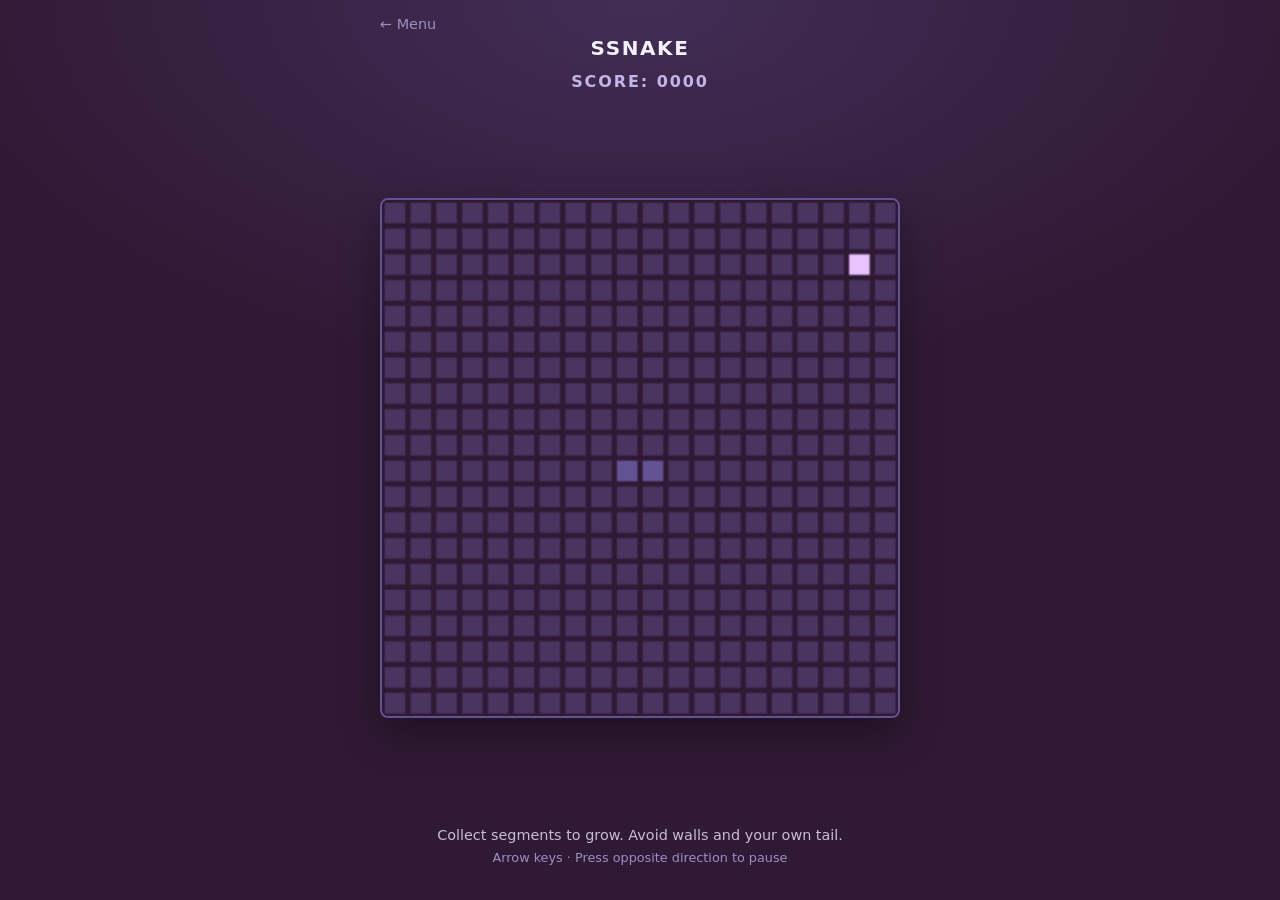
==== game.html @ 67cbb0f8 "create basic structure" ====
<!DOCTYPE html>
<html lang="en">
  <head>
    <meta charset="utf-8">
    <meta name="viewport" content="width=device-width, initial-scale=1">
    <meta name="description" content="Play SSnake — a simple snake game in your browser.">
    <link href="snake.css" rel="stylesheet" type="text/css">
    <title>SSnake — Play</title>
  </head>
  <body class="game-page">
    <header class="game-header hideable">
      <a class="back-link" href="index.html">← Menu</a>
      <h1>SSnake</h1>
    </header>

    <p class="score" id="score">SCORE: 0000</p>
    <canvas aria-label="Snake game board"></canvas>

    <p class="game-footer hideable">
      Collect segments to grow. Avoid walls and your own tail.
      <br>
      <span class="game-footer-note">Arrow keys · Press opposite direction to pause</span>
    </p>

    <script src="snake.js" type="text/javascript"></script>
  </body>
</html>
---- snake.css ----
/* Based on Frank Poth's snake demo — restyled for SSnake */

:root {
  --purple-dark: #301934;
  --purple-mid: #645394;
  --purple-light: #9b8fc4;
  --purple-glow: #c4b5e8;
  --text-primary: #f4f0fa;
  --text-muted: #c8bdd8;
  --surface-elevated: #3d2450;
  --surface-tile: #4a3560;
  --accent-apple: #e8c4ff;
  --shadow: rgba(0, 0, 0, 0.35);
}

* {
  box-sizing: border-box;
  margin: 0;
  padding: 0;
}

html {
  height: 100%;
  width: 100%;
}

body {
  align-content: center;
  background:
    radial-gradient(ellipse 80% 60% at 50% 0%, rgba(100, 83, 148, 0.35), transparent 70%),
    var(--purple-dark);
  color: var(--text-primary);
  display: grid;
  font-family: "Segoe UI", system-ui, -apple-system, sans-serif;
  height: 100%;
  justify-content: center;
  min-height: 100dvh;
  overflow-x: hidden;
  text-align: center;
  width: 100%;
}

/* —— Start / menu page —— */

.menu-page {
  place-items: center;
  padding: 1.5rem;
}

.menu {
  display: grid;
  gap: 1.25rem;
  max-width: 28rem;
  width: 100%;
}

.menu-eyebrow {
  color: var(--purple-light);
  font-size: 0.75rem;
  font-weight: 600;
  letter-spacing: 0.2em;
  text-transform: uppercase;
}

.menu-title {
  font-size: clamp(2.5rem, 10vw, 3.5rem);
  font-weight: 700;
  letter-spacing: -0.02em;
  line-height: 1;
}

.menu-tagline {
  color: var(--text-muted);
  font-size: 1.05rem;
  line-height: 1.5;
}

.menu-actions {
  display: grid;
  gap: 0.75rem;
  justify-items: center;
  margin-top: 0.5rem;
}

.menu-hint {
  color: var(--text-muted);
  font-size: 0.85rem;
  margin-top: 0.5rem;
}

.btn {
  border-radius: 999px;
  cursor: pointer;
  display: inline-block;
  font-size: 1rem;
  font-weight: 600;
  letter-spacing: 0.04em;
  padding: 0.85rem 2.5rem;
  text-decoration: none;
  transition: transform 0.15s ease, box-shadow 0.15s ease, background 0.15s ease;
}

.btn-primary {
  background: var(--purple-mid);
  border: 2px solid var(--purple-glow);
  box-shadow: 0 8px 24px var(--shadow);
  color: var(--text-primary);
}

.btn-primary:hover {
  background: #7565a8;
  box-shadow: 0 12px 28px var(--shadow);
  transform: translateY(-2px);
}

.btn-primary:active {
  transform: translateY(0);
}

/* —— Game page —— */

.game-page {
  align-content: space-around;
  gap: 0.75rem;
  grid-template-columns: 1fr;
  grid-template-rows: auto auto 1fr auto;
  justify-items: center;
  padding: 1rem;
}

.game-header {
  align-items: center;
  display: grid;
  gap: 0.25rem;
  width: min(100%, 520px);
}

.game-header h1 {
  font-size: 1.25rem;
  font-weight: 600;
  letter-spacing: 0.08em;
  text-transform: uppercase;
}

.back-link {
  color: var(--purple-light);
  font-size: 0.9rem;
  justify-self: start;
  text-decoration: none;
  transition: color 0.15s ease;
}

.back-link:hover {
  color: var(--text-primary);
}

.score {
  color: var(--purple-glow);
  font-size: 1rem;
  font-variant-numeric: tabular-nums;
  font-weight: 600;
  letter-spacing: 0.12em;
}

canvas {
  align-self: center;
  background: var(--surface-elevated);
  border: 2px solid var(--purple-mid);
  border-radius: 8px;
  box-shadow: 0 16px 40px var(--shadow);
  display: block;
  justify-self: center;
  max-height: min(80dvh, 80vw);
  max-width: min(92vw, 520px);
}

.game-footer {
  color: var(--text-muted);
  font-size: 0.9rem;
  line-height: 1.6;
  max-width: 28rem;
  padding: 0 0.5rem 1rem;
}

.game-footer-note {
  color: var(--purple-light);
  font-size: 0.8rem;
}

.hideable {
  display: grid;
}
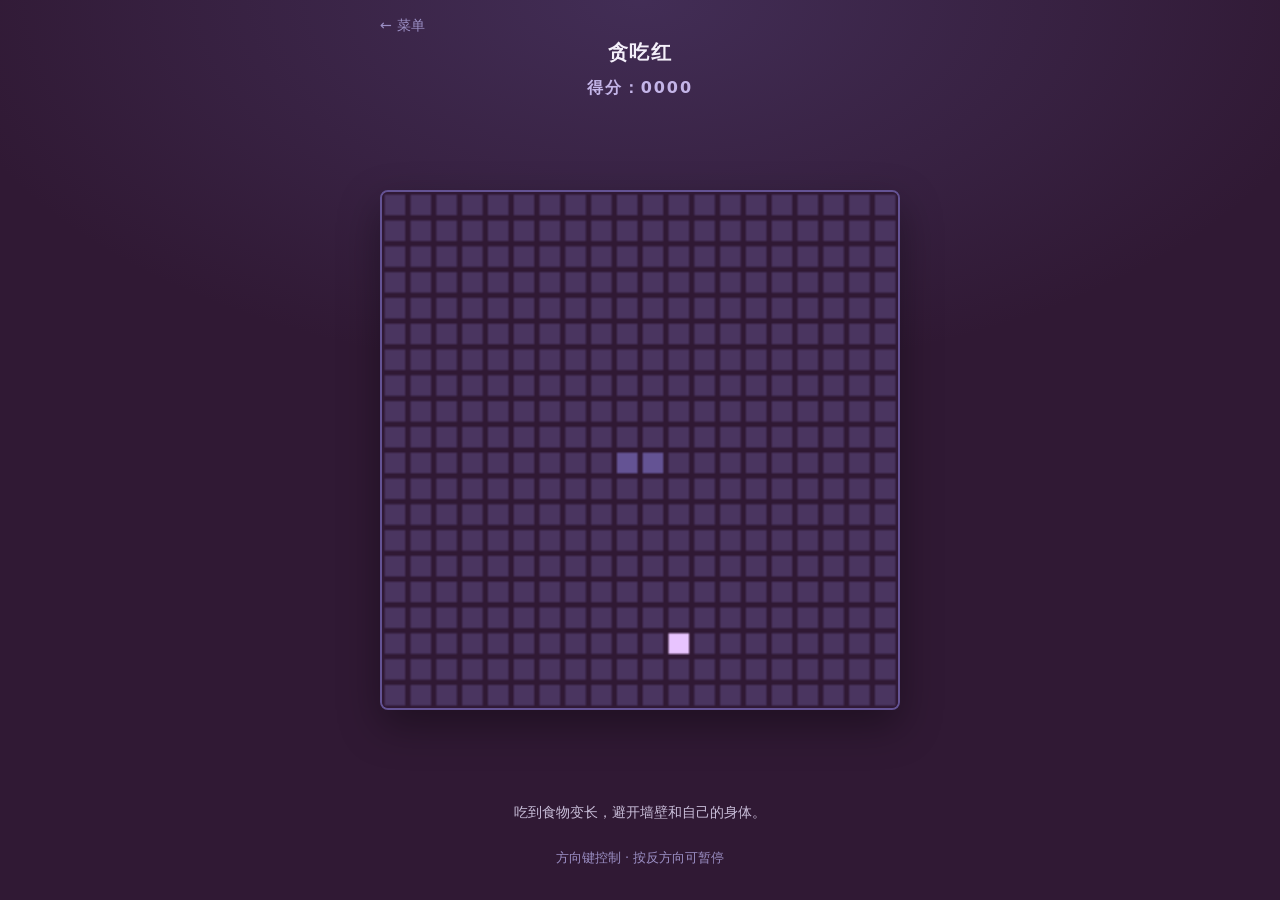
==== commit f230fffc: "add game over menu and i18n support" ====
--- a/game.html
+++ b/game.html
@@ -1,27 +1,60 @@
 <!DOCTYPE html>
-<html lang="en">
+<html lang="zh-CN">
   <head>
     <meta charset="utf-8">
     <meta name="viewport" content="width=device-width, initial-scale=1">
-    <meta name="description" content="Play SSnake — a simple snake game in your browser.">
+    <meta name="description" content="玩 SSnake — 浏览器里的经典贪吃蛇。" data-i18n="metaDescriptionGame">
     <link href="snake.css" rel="stylesheet" type="text/css">
-    <title>SSnake — Play</title>
+    <title>SSnake — 游戏中</title>
   </head>
-  <body class="game-page">
+  <body class="game-page" data-i18n-title="pageTitleGame">
     <header class="game-header hideable">
-      <a class="back-link" href="index.html">← Menu</a>
-      <h1>SSnake</h1>
+      <a class="back-link" href="index.html" data-i18n="backToMenu">← 菜单</a>
+      <h1 data-i18n="menuTitle">SSnake</h1>
     </header>
 
-    <p class="score" id="score">SCORE: 0000</p>
-    <canvas aria-label="Snake game board"></canvas>
+    <p class="score" id="score">得分：0000</p>
+    <canvas data-i18n-aria="canvasAria" aria-label="贪吃蛇游戏区域"></canvas>
 
     <p class="game-footer hideable">
-      Collect segments to grow. Avoid walls and your own tail.
+      <span data-i18n="gameFooter">吃到食物变长，避开墙壁和自己的身体。</span>
       <br>
-      <span class="game-footer-note">Arrow keys · Press opposite direction to pause</span>
+      <span class="game-footer-note" data-i18n="gameFooterNote">方向键控制 · 按反方向可暂停</span>
     </p>
 
+    <div
+      id="game-over"
+      class="game-over hidden"
+      hidden
+      role="dialog"
+      aria-modal="true"
+      data-i18n-aria="gameOverAria"
+      aria-label="游戏结束"
+    >
+      <div class="game-over-panel">
+        <h2 class="game-over-title" data-i18n="gameOverTitle">游戏结束</h2>
+
+        <dl class="game-over-stats">
+          <div class="game-over-stat">
+            <dt data-i18n="currentScoreLabel">本次得分</dt>
+            <dd id="game-over-score">0</dd>
+          </div>
+          <div class="game-over-stat">
+            <dt data-i18n="highScoreLabel">最高分</dt>
+            <dd id="game-over-high">0</dd>
+          </div>
+        </dl>
+
+        <p id="game-over-record" class="game-over-record hidden" data-i18n="newHighScore">新纪录！</p>
+
+        <nav class="game-over-actions" data-i18n-aria="gameOverActionsAria" aria-label="游戏结束选项">
+          <button type="button" class="btn btn-primary" id="play-again" data-i18n="playAgain">再玩一次</button>
+          <a class="btn btn-lang" href="index.html" data-i18n="backToMenu">← 菜单</a>
+        </nav>
+      </div>
+    </div>
+
+    <script src="i18n.js" type="text/javascript"></script>
     <script src="snake.js" type="text/javascript"></script>
   </body>
 </html>
--- a/snake.css
+++ b/snake.css
@@ -117,6 +117,20 @@
   transform: translateY(0);
 }
 
+.btn-lang {
+  background: transparent;
+  border: 2px solid var(--purple-mid);
+  color: var(--purple-light);
+  font-size: 0.95rem;
+  padding: 0.65rem 1.75rem;
+}
+
+.btn-lang:hover {
+  background: rgba(100, 83, 148, 0.25);
+  color: var(--text-primary);
+  transform: translateY(-1px);
+}
+
 /* —— Game page —— */
 
 .game-page {
@@ -190,3 +204,87 @@
 .hideable {
   display: grid;
 }
+
+/* —— Game over overlay —— */
+
+.game-over {
+  align-items: center;
+  backdrop-filter: blur(6px);
+  background: rgba(48, 25, 52, 0.88);
+  display: grid;
+  inset: 0;
+  justify-items: center;
+  padding: 1.5rem;
+  position: fixed;
+  z-index: 100;
+}
+
+.game-over.hidden {
+  display: none;
+}
+
+.game-over-panel {
+  background: var(--surface-elevated);
+  border: 2px solid var(--purple-mid);
+  border-radius: 16px;
+  box-shadow: 0 20px 48px var(--shadow);
+  display: grid;
+  gap: 1.25rem;
+  max-width: 22rem;
+  padding: 1.75rem 1.5rem;
+  text-align: center;
+  width: 100%;
+}
+
+.game-over-title {
+  font-size: 1.5rem;
+  font-weight: 700;
+  letter-spacing: 0.06em;
+}
+
+.game-over-stats {
+  display: grid;
+  gap: 1rem;
+  grid-template-columns: 1fr 1fr;
+}
+
+.game-over-stat {
+  display: grid;
+  gap: 0.35rem;
+}
+
+.game-over-stat dt {
+  color: var(--text-muted);
+  font-size: 0.8rem;
+  font-weight: 600;
+  letter-spacing: 0.08em;
+  text-transform: uppercase;
+}
+
+.game-over-stat dd {
+  color: var(--purple-glow);
+  font-size: 2rem;
+  font-variant-numeric: tabular-nums;
+  font-weight: 700;
+  line-height: 1;
+}
+
+.game-over-record {
+  color: var(--accent-apple);
+  font-size: 0.95rem;
+  font-weight: 600;
+}
+
+.game-over-record.hidden {
+  display: none;
+}
+
+.game-over-actions {
+  display: grid;
+  gap: 0.75rem;
+  justify-items: center;
+}
+
+.game-over-actions .btn {
+  min-width: 11rem;
+}
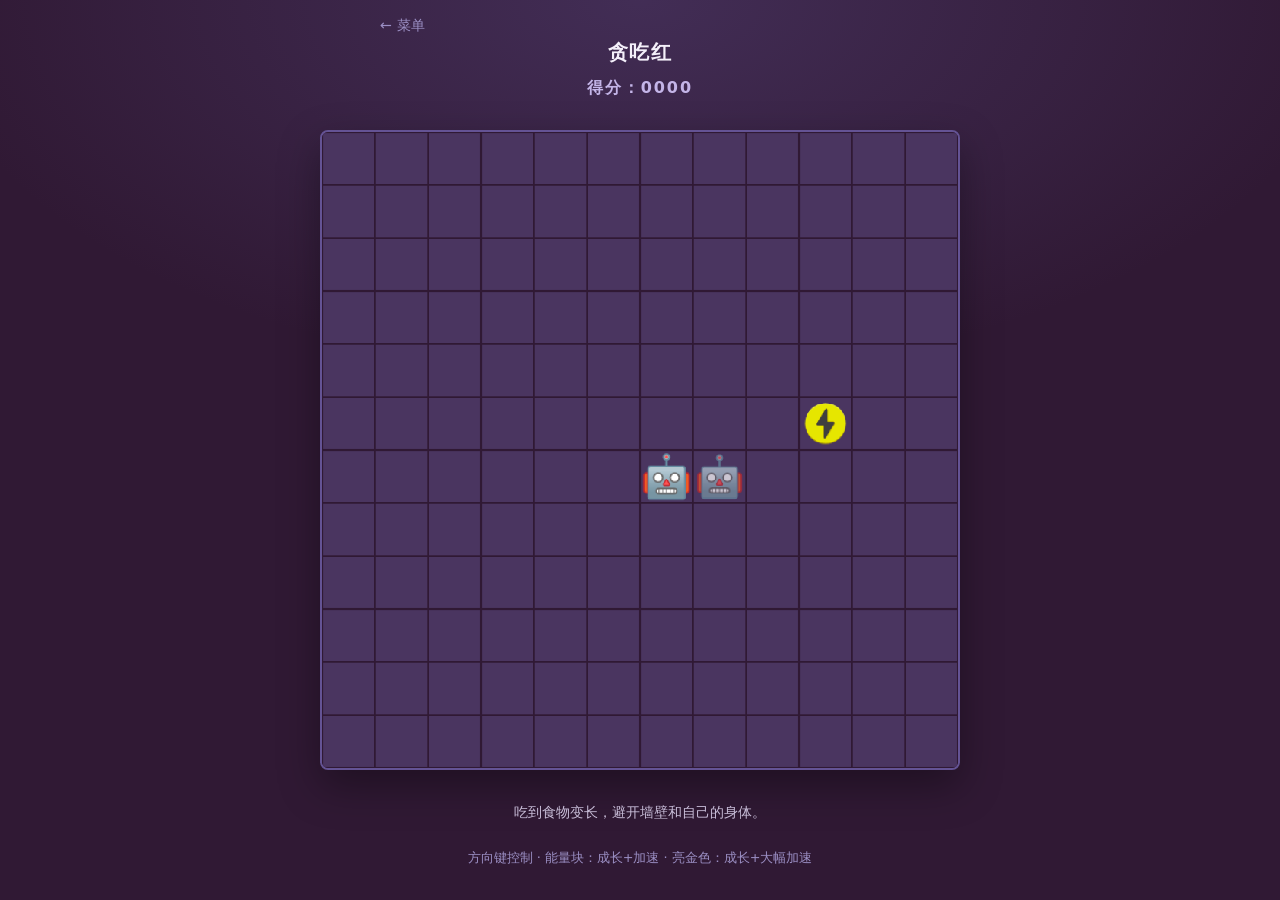
==== commit c7065d20: "restructure a bit, update text and icon display" ====
--- a/game.html
+++ b/game.html
@@ -1,60 +1,63 @@
-<!DOCTYPE html>
-<html lang="zh-CN">
-  <head>
-    <meta charset="utf-8">
-    <meta name="viewport" content="width=device-width, initial-scale=1">
-    <meta name="description" content="玩 SSnake — 浏览器里的经典贪吃蛇。" data-i18n="metaDescriptionGame">
-    <link href="snake.css" rel="stylesheet" type="text/css">
-    <title>SSnake — 游戏中</title>
-  </head>
-  <body class="game-page" data-i18n-title="pageTitleGame">
-    <header class="game-header hideable">
-      <a class="back-link" href="index.html" data-i18n="backToMenu">← 菜单</a>
-      <h1 data-i18n="menuTitle">SSnake</h1>
-    </header>
-
-    <p class="score" id="score">得分：0000</p>
-    <canvas data-i18n-aria="canvasAria" aria-label="贪吃蛇游戏区域"></canvas>
-
-    <p class="game-footer hideable">
-      <span data-i18n="gameFooter">吃到食物变长，避开墙壁和自己的身体。</span>
-      <br>
-      <span class="game-footer-note" data-i18n="gameFooterNote">方向键控制 · 按反方向可暂停</span>
-    </p>
-
-    <div
-      id="game-over"
-      class="game-over hidden"
-      hidden
-      role="dialog"
-      aria-modal="true"
-      data-i18n-aria="gameOverAria"
-      aria-label="游戏结束"
-    >
-      <div class="game-over-panel">
-        <h2 class="game-over-title" data-i18n="gameOverTitle">游戏结束</h2>
-
-        <dl class="game-over-stats">
-          <div class="game-over-stat">
-            <dt data-i18n="currentScoreLabel">本次得分</dt>
-            <dd id="game-over-score">0</dd>
-          </div>
-          <div class="game-over-stat">
-            <dt data-i18n="highScoreLabel">最高分</dt>
-            <dd id="game-over-high">0</dd>
-          </div>
-        </dl>
-
-        <p id="game-over-record" class="game-over-record hidden" data-i18n="newHighScore">新纪录！</p>
-
-        <nav class="game-over-actions" data-i18n-aria="gameOverActionsAria" aria-label="游戏结束选项">
-          <button type="button" class="btn btn-primary" id="play-again" data-i18n="playAgain">再玩一次</button>
-          <a class="btn btn-lang" href="index.html" data-i18n="backToMenu">← 菜单</a>
-        </nav>
-      </div>
-    </div>
-
-    <script src="i18n.js" type="text/javascript"></script>
-    <script src="snake.js" type="text/javascript"></script>
-  </body>
-</html>
+<!DOCTYPE html>
+<html lang="zh-CN">
+  <head>
+    <meta charset="utf-8">
+    <meta name="viewport" content="width=device-width, initial-scale=1">
+    <meta name="description" content="玩 SSnake — 浏览器里的经典贪吃蛇。" data-i18n="metaDescriptionGame">
+    <link href="css/styles.css" rel="stylesheet" type="text/css">
+    <title>SSnake — 游戏中</title>
+  </head>
+  <body class="game-page" data-i18n-title="pageTitleGame">
+    <header class="game-header hideable">
+      <a class="back-link" href="index.html" data-i18n="backToMenu">← 菜单</a>
+      <h1 data-i18n="menuTitle">SSnake</h1>
+    </header>
+
+    <p class="score" id="score">得分：0000</p>
+    <canvas data-i18n-aria="canvasAria" aria-label="贪吃蛇游戏区域"></canvas>
+
+    <p class="game-footer hideable">
+      <span data-i18n="gameFooter">吃到食物变长，避开墙壁和自己的身体。</span>
+      <br>
+      <span class="game-footer-note" data-i18n="gameFooterNote">方向键控制 · 按反方向可暂停</span>
+    </p>
+
+    <div
+      id="game-over"
+      class="game-over hidden"
+      hidden
+      role="dialog"
+      aria-modal="true"
+      data-i18n-aria="gameOverAria"
+      aria-label="游戏结束"
+    >
+      <div class="game-over-panel">
+        <h2 class="game-over-title" data-i18n="gameOverTitle">游戏结束</h2>
+
+        <dl class="game-over-stats">
+          <div class="game-over-stat">
+            <dt data-i18n="currentScoreLabel">本次得分</dt>
+            <dd id="game-over-score">0</dd>
+          </div>
+          <div class="game-over-stat">
+            <dt data-i18n="highScoreLabel">最高分</dt>
+            <dd id="game-over-high">0</dd>
+          </div>
+        </dl>
+
+        <p id="game-over-record" class="game-over-record hidden" data-i18n="newHighScore">新纪录！</p>
+
+        <nav class="game-over-actions" data-i18n-aria="gameOverActionsAria" aria-label="游戏结束选项">
+          <button type="button" class="btn btn-primary" id="play-again" data-i18n="playAgain">再玩一次</button>
+          <a class="btn btn-lang" href="index.html" data-i18n="backToMenu">← 菜单</a>
+        </nav>
+      </div>
+    </div>
+
+    <script src="js/i18n.js" type="text/javascript"></script>
+    <script src="js/game-config.js" type="text/javascript"></script>
+    <script src="js/animations.js" type="text/javascript"></script>
+    <script src="js/assets.js" type="text/javascript"></script>
+    <script src="js/snake.js" type="text/javascript"></script>
+  </body>
+</html>
--- a/css/styles.css
+++ b/css/styles.css
@@ -0,0 +1,293 @@
+/* ScreamerSnake / 贪吃红 */
+
+:root {
+  --purple-dark: #301934;
+  --purple-mid: #645394;
+  --purple-light: #9b8fc4;
+  --purple-glow: #c4b5e8;
+  --text-primary: #f4f0fa;
+  --text-muted: #c8bdd8;
+  --surface-elevated: #3d2450;
+  --surface-tile: #4a3560;
+  --accent-apple: #e8c4ff;
+  --shadow: rgba(0, 0, 0, 0.35);
+}
+
+* {
+  box-sizing: border-box;
+  margin: 0;
+  padding: 0;
+}
+
+html {
+  height: 100%;
+  width: 100%;
+}
+
+body {
+  align-content: center;
+  background:
+    radial-gradient(ellipse 80% 60% at 50% 0%, rgba(100, 83, 148, 0.35), transparent 70%),
+    var(--purple-dark);
+  color: var(--text-primary);
+  display: grid;
+  font-family: "Segoe UI", system-ui, -apple-system, sans-serif;
+  height: 100%;
+  justify-content: center;
+  min-height: 100dvh;
+  overflow-x: hidden;
+  text-align: center;
+  width: 100%;
+}
+
+/* —— Start / menu page —— */
+
+.menu-page {
+  place-items: center;
+  padding: 1.5rem;
+}
+
+.menu {
+  display: grid;
+  gap: 1.25rem;
+  max-width: 28rem;
+  width: 100%;
+}
+
+.menu-eyebrow {
+  color: var(--purple-light);
+  font-size: 0.75rem;
+  font-weight: 600;
+  letter-spacing: 0.2em;
+  text-transform: uppercase;
+}
+
+.menu-title {
+  font-size: clamp(2.5rem, 10vw, 3.5rem);
+  font-weight: 700;
+  letter-spacing: -0.02em;
+  line-height: 1;
+}
+
+.menu-tagline {
+  color: var(--text-muted);
+  font-size: 1.05rem;
+  line-height: 1.5;
+}
+
+.menu-actions {
+  display: grid;
+  gap: 0.75rem;
+  justify-items: center;
+  margin-top: 0.5rem;
+}
+
+.menu-hint {
+  color: var(--text-muted);
+  font-size: 0.85rem;
+  margin-top: 0.5rem;
+}
+
+.btn {
+  border-radius: 999px;
+  cursor: pointer;
+  display: inline-block;
+  font-size: 1rem;
+  font-weight: 600;
+  letter-spacing: 0.04em;
+  padding: 0.85rem 2.5rem;
+  text-decoration: none;
+  transition: transform 0.15s ease, box-shadow 0.15s ease, background 0.15s ease;
+}
+
+.btn-primary {
+  background: var(--purple-mid);
+  border: 2px solid var(--purple-glow);
+  box-shadow: 0 8px 24px var(--shadow);
+  color: var(--text-primary);
+}
+
+.btn-primary:hover {
+  background: #7565a8;
+  box-shadow: 0 12px 28px var(--shadow);
+  transform: translateY(-2px);
+}
+
+.btn-primary:active {
+  transform: translateY(0);
+}
+
+.btn-lang {
+  background: transparent;
+  border: 2px solid var(--purple-mid);
+  color: var(--purple-light);
+  font-size: 0.95rem;
+  padding: 0.65rem 1.75rem;
+}
+
+.btn-lang:hover {
+  background: rgba(100, 83, 148, 0.25);
+  color: var(--text-primary);
+  transform: translateY(-1px);
+}
+
+/* —— Game page —— */
+
+.game-page {
+  align-content: space-around;
+  gap: 0.75rem;
+  grid-template-columns: 1fr;
+  grid-template-rows: auto auto 1fr auto;
+  justify-items: center;
+  min-height: 100dvh;
+  padding: 1rem;
+}
+
+.game-header {
+  align-items: center;
+  display: grid;
+  gap: 0.25rem;
+  width: min(100%, 520px);
+}
+
+.game-header h1 {
+  font-size: 1.25rem;
+  font-weight: 600;
+  letter-spacing: 0.08em;
+  text-transform: uppercase;
+}
+
+.back-link {
+  color: var(--purple-light);
+  font-size: 0.9rem;
+  justify-self: start;
+  text-decoration: none;
+  transition: color 0.15s ease;
+}
+
+.back-link:hover {
+  color: var(--text-primary);
+}
+
+.score {
+  color: var(--purple-glow);
+  font-size: 1rem;
+  font-variant-numeric: tabular-nums;
+  font-weight: 600;
+  letter-spacing: 0.12em;
+}
+
+canvas {
+  align-self: center;
+  background: var(--surface-elevated);
+  border: 2px solid var(--purple-mid);
+  border-radius: 8px;
+  box-shadow: 0 16px 40px var(--shadow);
+  display: block;
+  image-rendering: pixelated;
+  image-rendering: crisp-edges;
+  justify-self: center;
+  max-height: min(78dvh, 92vw);
+  max-width: min(92vw, 640px);
+}
+
+.game-footer {
+  color: var(--text-muted);
+  font-size: 0.9rem;
+  line-height: 1.6;
+  max-width: 28rem;
+  padding: 0 0.5rem 1rem;
+}
+
+.game-footer-note {
+  color: var(--purple-light);
+  font-size: 0.8rem;
+}
+
+.hideable {
+  display: grid;
+}
+
+/* —— Game over overlay —— */
+
+.game-over {
+  align-items: center;
+  backdrop-filter: blur(6px);
+  background: rgba(48, 25, 52, 0.88);
+  display: grid;
+  inset: 0;
+  justify-items: center;
+  padding: 1.5rem;
+  position: fixed;
+  z-index: 100;
+}
+
+.game-over.hidden {
+  display: none;
+}
+
+.game-over-panel {
+  background: var(--surface-elevated);
+  border: 2px solid var(--purple-mid);
+  border-radius: 16px;
+  box-shadow: 0 20px 48px var(--shadow);
+  display: grid;
+  gap: 1.25rem;
+  max-width: 22rem;
+  padding: 1.75rem 1.5rem;
+  text-align: center;
+  width: 100%;
+}
+
+.game-over-title {
+  font-size: 1.5rem;
+  font-weight: 700;
+  letter-spacing: 0.06em;
+}
+
+.game-over-stats {
+  display: grid;
+  gap: 1rem;
+  grid-template-columns: 1fr 1fr;
+}
+
+.game-over-stat {
+  display: grid;
+  gap: 0.35rem;
+}
+
+.game-over-stat dt {
+  color: var(--text-muted);
+  font-size: 0.8rem;
+  font-weight: 600;
+  letter-spacing: 0.08em;
+  text-transform: uppercase;
+}
+
+.game-over-stat dd {
+  color: var(--purple-glow);
+  font-size: 2rem;
+  font-variant-numeric: tabular-nums;
+  font-weight: 700;
+  line-height: 1;
+}
+
+.game-over-record {
+  color: var(--accent-apple);
+  font-size: 0.95rem;
+  font-weight: 600;
+}
+
+.game-over-record.hidden {
+  display: none;
+}
+
+.game-over-actions {
+  display: grid;
+  gap: 0.75rem;
+  justify-items: center;
+}
+
+.game-over-actions .btn {
+  min-width: 11rem;
+}
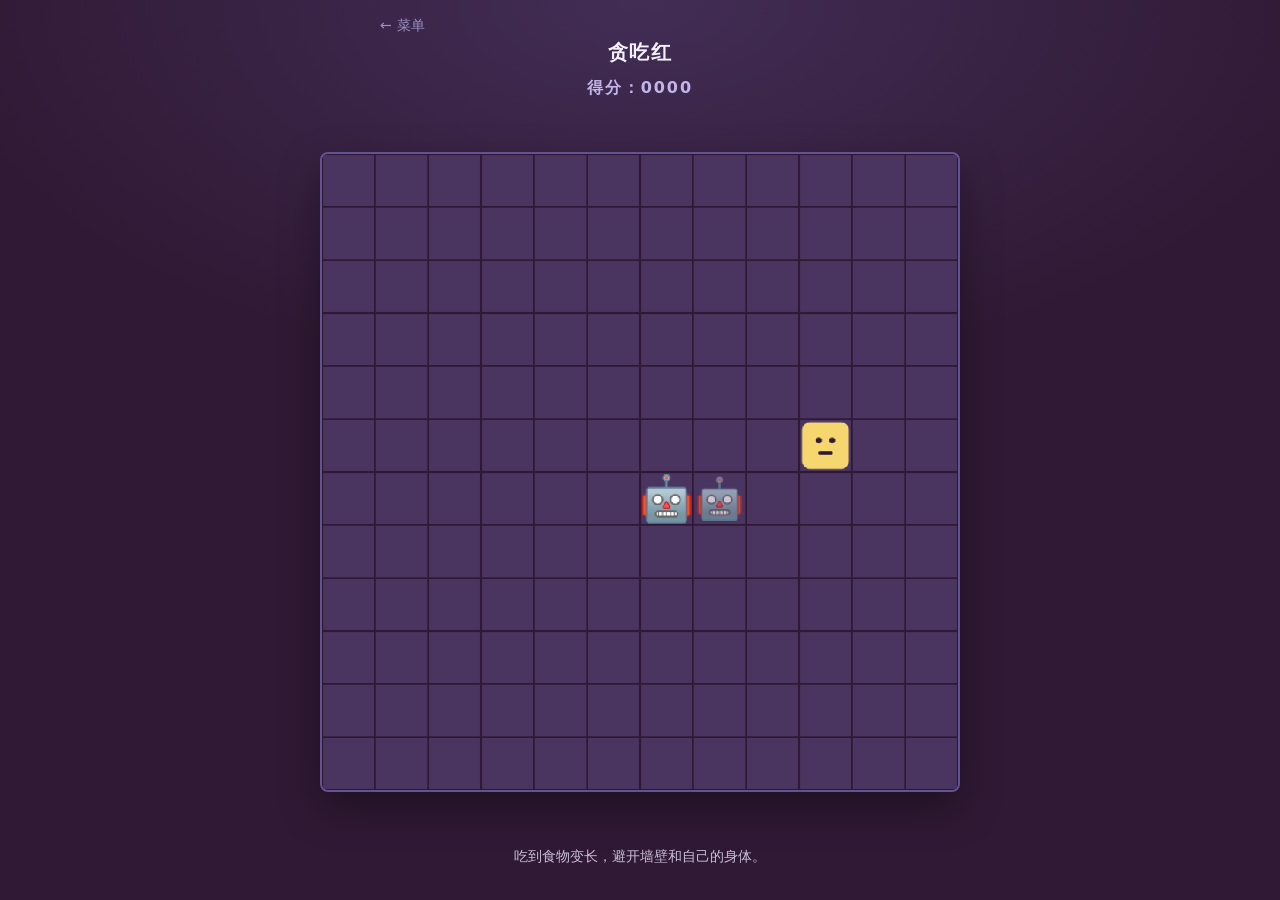
==== commit beea117a: "add megafood" ====
--- a/game.html
+++ b/game.html
@@ -16,10 +16,8 @@
     <p class="score" id="score">得分：0000</p>
     <canvas data-i18n-aria="canvasAria" aria-label="贪吃蛇游戏区域"></canvas>
 
-    <p class="game-footer hideable">
+    <p class="game-footer">
       <span data-i18n="gameFooter">吃到食物变长，避开墙壁和自己的身体。</span>
-      <br>
-      <span class="game-footer-note" data-i18n="gameFooterNote">方向键控制 · 按反方向可暂停</span>
     </p>
 
     <div
@@ -54,6 +52,26 @@
       </div>
     </div>
 
+    <div
+      id="win-menu"
+      class="win-menu hidden"
+      hidden
+      role="dialog"
+      aria-modal="true"
+      data-i18n-aria="winAria"
+      aria-label="胜利"
+    >
+      <div class="game-over-panel">
+        <h2 class="game-over-title" data-i18n="winTitle">你赢了！</h2>
+        <img id="win-picture" class="win-picture" alt="">
+
+        <nav class="game-over-actions" data-i18n-aria="winActionsAria" aria-label="胜利选项">
+          <button type="button" class="btn btn-primary" id="win-play-again" data-i18n="playAgain">再玩一次</button>
+          <a class="btn btn-lang" href="index.html" data-i18n="backToMenu">← 菜单</a>
+        </nav>
+      </div>
+    </div>
+
     <script src="js/i18n.js" type="text/javascript"></script>
     <script src="js/game-config.js" type="text/javascript"></script>
     <script src="js/animations.js" type="text/javascript"></script>
--- a/css/styles.css
+++ b/css/styles.css
@@ -199,21 +199,17 @@
   padding: 0 0.5rem 1rem;
 }
 
-.game-footer-note {
-  color: var(--purple-light);
-  font-size: 0.8rem;
-}
-
-.hideable {
-  display: grid;
-}
+.hideable {
+  display: grid;
+}
 
 /* —— Game over overlay —— */
 
-.game-over {
-  align-items: center;
-  backdrop-filter: blur(6px);
-  background: rgba(48, 25, 52, 0.88);
+.game-over,
+.win-menu {
+  align-items: center;
+  backdrop-filter: blur(6px);
+  background: rgba(48, 25, 52, 0.88);
   display: grid;
   inset: 0;
   justify-items: center;
@@ -222,9 +218,10 @@
   z-index: 100;
 }
 
-.game-over.hidden {
-  display: none;
-}
+.game-over.hidden,
+.win-menu.hidden {
+  display: none;
+}
 
 .game-over-panel {
   background: var(--surface-elevated);
@@ -278,9 +275,18 @@
   font-weight: 600;
 }
 
-.game-over-record.hidden {
-  display: none;
-}
+.game-over-record.hidden {
+  display: none;
+}
+
+.win-picture {
+  aspect-ratio: 16 / 9;
+  border: 2px solid var(--purple-mid);
+  border-radius: 8px;
+  display: block;
+  object-fit: cover;
+  width: 100%;
+}
 
 .game-over-actions {
   display: grid;
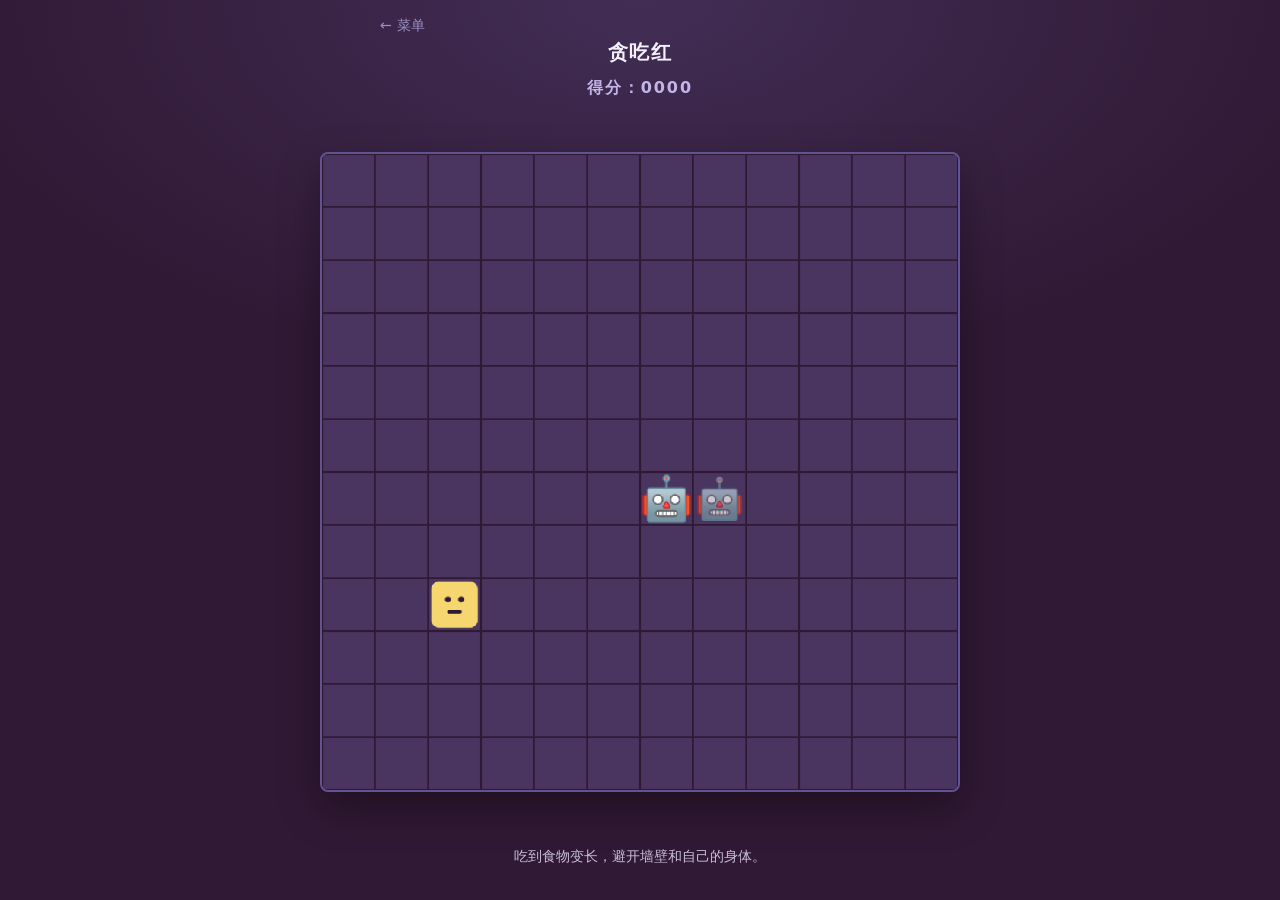
==== commit 405fa785: "refine megafood and megamode" ====
--- a/game.html
+++ b/game.html
@@ -44,6 +44,7 @@
         </dl>
 
         <p id="game-over-record" class="game-over-record hidden" data-i18n="newHighScore">新纪录！</p>
+        <p id="game-over-mode" class="game-over-mode"></p>
 
         <nav class="game-over-actions" data-i18n-aria="gameOverActionsAria" aria-label="游戏结束选项">
           <button type="button" class="btn btn-primary" id="play-again" data-i18n="playAgain">再玩一次</button>
@@ -74,6 +75,8 @@
 
     <script src="js/i18n.js" type="text/javascript"></script>
     <script src="js/game-config.js" type="text/javascript"></script>
+    <script src="js/game-modes.js" type="text/javascript"></script>
+    <script src="js/game-rules.js" type="text/javascript"></script>
     <script src="js/animations.js" type="text/javascript"></script>
     <script src="js/assets.js" type="text/javascript"></script>
     <script src="js/snake.js" type="text/javascript"></script>
--- a/css/styles.css
+++ b/css/styles.css
@@ -75,12 +75,45 @@
   line-height: 1.5;
 }
 
-.menu-actions {
-  display: grid;
-  gap: 0.75rem;
+.menu-actions {
+  display: grid;
+  gap: 0.75rem;
   justify-items: center;
-  margin-top: 0.5rem;
-}
+  margin-top: 0.5rem;
+}
+
+.mode-panel {
+  display: grid;
+  gap: 0.75rem;
+  justify-self: center;
+  max-width: 20rem;
+  width: 100%;
+}
+
+.btn-mode {
+  background: transparent;
+  border: 2px solid var(--purple-mid);
+  color: var(--text-primary);
+  width: 100%;
+}
+
+.btn-mode:hover {
+  background: rgba(100, 83, 148, 0.25);
+  transform: translateY(-1px);
+}
+
+.btn-mega-mode {
+  background: linear-gradient(135deg, #ffcf5a, #ff5d9e 52%, #8f6bff);
+  border-color: #ffe9a8;
+  box-shadow: 0 12px 32px rgba(255, 93, 158, 0.32);
+  color: #241229;
+  font-size: 1.08rem;
+}
+
+.btn-mega-mode:hover {
+  background: linear-gradient(135deg, #ffe07a, #ff75ad 52%, #a586ff);
+  box-shadow: 0 16px 40px rgba(255, 93, 158, 0.42);
+}
 
 .menu-hint {
   color: var(--text-muted);
@@ -279,6 +312,12 @@
   display: none;
 }
 
+.game-over-mode {
+  color: var(--text-muted);
+  font-size: 0.85rem;
+  line-height: 1.5;
+}
+
 .win-picture {
   aspect-ratio: 16 / 9;
   border: 2px solid var(--purple-mid);
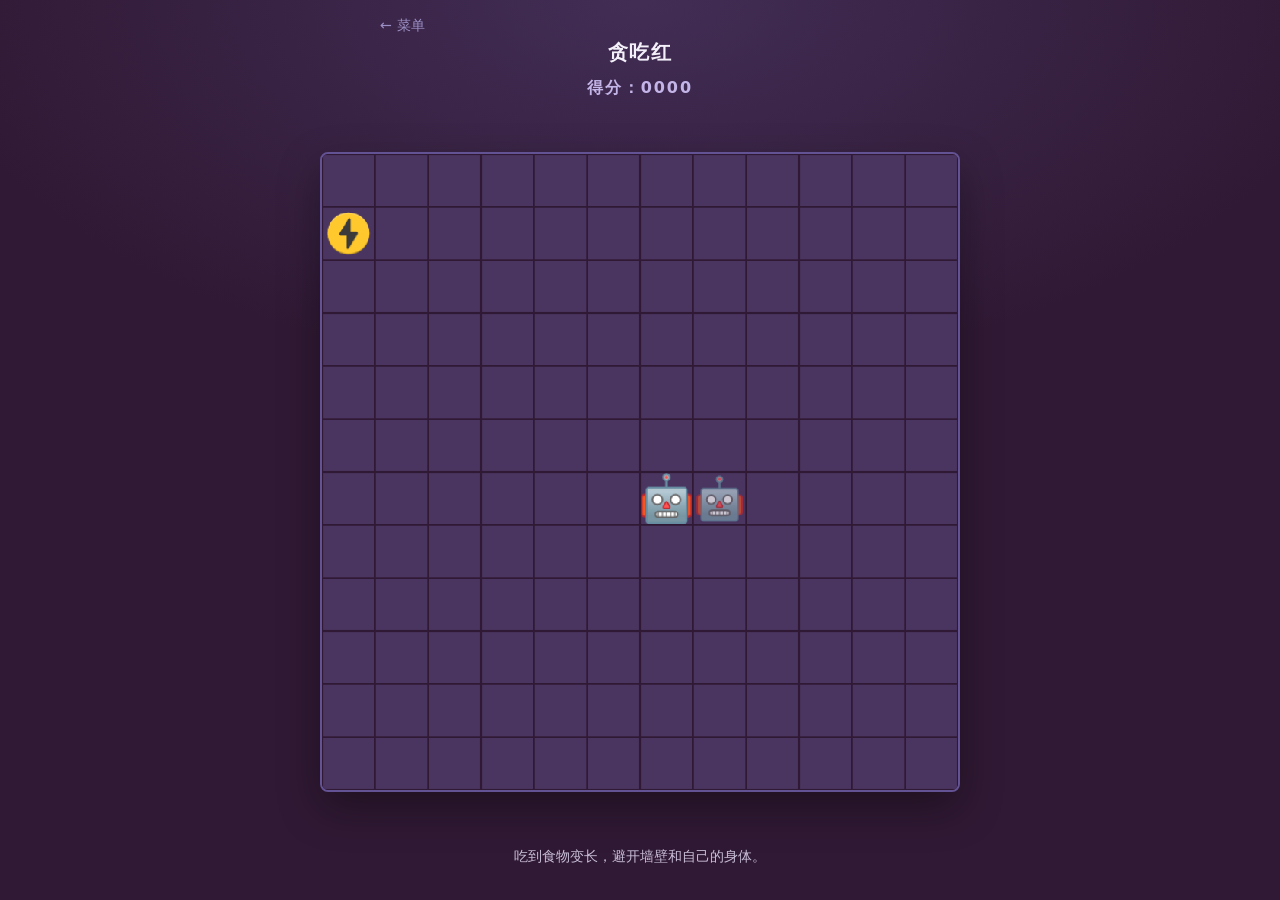
==== commit a8d4cfc0: "fix bug and add more animation/indicator" ====
--- a/game.html
+++ b/game.html
@@ -14,7 +14,10 @@
     </header>
 
     <p class="score" id="score">得分：0000</p>
-    <canvas data-i18n-aria="canvasAria" aria-label="贪吃蛇游戏区域"></canvas>
+    <div class="game-board">
+      <canvas data-i18n-aria="canvasAria" aria-label="贪吃蛇游戏区域"></canvas>
+      <div id="effect-popups" class="effect-popups" aria-live="polite"></div>
+    </div>
 
     <p class="game-footer">
       <span data-i18n="gameFooter">吃到食物变长，避开墙壁和自己的身体。</span>
@@ -66,6 +69,20 @@
         <h2 class="game-over-title" data-i18n="winTitle">你赢了！</h2>
         <img id="win-picture" class="win-picture" alt="">
 
+        <dl class="game-over-stats">
+          <div class="game-over-stat">
+            <dt data-i18n="currentScoreLabel">本次得分</dt>
+            <dd id="win-score">0</dd>
+          </div>
+          <div class="game-over-stat">
+            <dt data-i18n="highScoreLabel">最高分</dt>
+            <dd id="win-high">0</dd>
+          </div>
+        </dl>
+
+        <p id="win-record" class="game-over-record hidden" data-i18n="newHighScore">新纪录！</p>
+        <p id="win-mode" class="game-over-mode"></p>
+
         <nav class="game-over-actions" data-i18n-aria="winActionsAria" aria-label="胜利选项">
           <button type="button" class="btn btn-primary" id="win-play-again" data-i18n="playAgain">再玩一次</button>
           <a class="btn btn-lang" href="index.html" data-i18n="backToMenu">← 菜单</a>
--- a/css/styles.css
+++ b/css/styles.css
@@ -210,19 +210,64 @@
   letter-spacing: 0.12em;
 }
 
-canvas {
-  align-self: center;
-  background: var(--surface-elevated);
-  border: 2px solid var(--purple-mid);
+.game-board {
+  display: grid;
+  justify-items: center;
+  position: relative;
+}
+
+canvas {
+  align-self: center;
+  background: var(--surface-elevated);
+  border: 2px solid var(--purple-mid);
   border-radius: 8px;
   box-shadow: 0 16px 40px var(--shadow);
   display: block;
   image-rendering: pixelated;
   image-rendering: crisp-edges;
   justify-self: center;
-  max-height: min(78dvh, 92vw);
-  max-width: min(92vw, 640px);
-}
+  max-height: min(78dvh, 92vw);
+  max-width: min(92vw, 640px);
+}
+
+.effect-popups {
+  inset: 0;
+  overflow: hidden;
+  pointer-events: none;
+  position: absolute;
+}
+
+.effect-popup {
+  animation: effect-pop 900ms ease-out forwards;
+  color: var(--accent-apple);
+  font-size: 0.95rem;
+  font-weight: 800;
+  left: 0;
+  letter-spacing: 0.04em;
+  line-height: 1;
+  position: absolute;
+  text-shadow: 0 2px 0 rgba(48, 25, 52, 0.9), 0 0 12px rgba(184, 255, 93, 0.55);
+  top: 0;
+  transform: translate(-50%, -50%);
+  white-space: nowrap;
+}
+
+@keyframes effect-pop {
+  0% {
+    opacity: 0;
+    transform: translate(-50%, -35%) scale(0.85);
+  }
+
+  18% {
+    opacity: 1;
+    transform: translate(-50%, -55%) scale(1);
+  }
+
+  100% {
+    opacity: 0;
+    transform: translate(-50%, -120%) scale(0.95);
+  }
+}
 
 .game-footer {
   color: var(--text-muted);
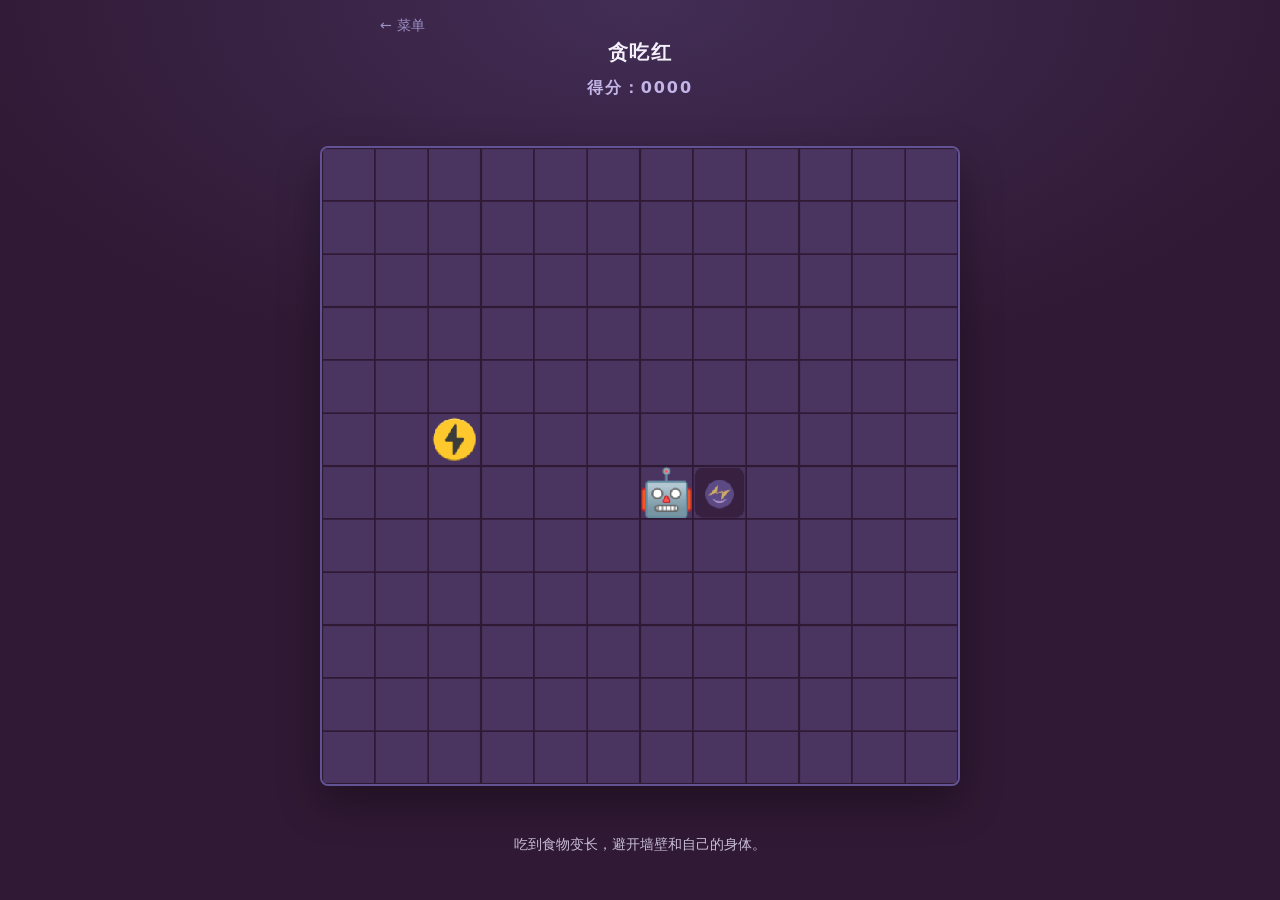
==== commit c8a70305: "add mobile mode, change snake body structure" ====
--- a/game.html
+++ b/game.html
@@ -18,6 +18,13 @@
       <canvas data-i18n-aria="canvasAria" aria-label="贪吃蛇游戏区域"></canvas>
       <div id="effect-popups" class="effect-popups" aria-live="polite"></div>
     </div>
+
+    <nav class="touch-controls" data-i18n-aria="touchControlsAria" aria-label="Touch controls">
+      <button type="button" class="touch-btn touch-up" data-direction="up" data-i18n-aria="moveUp" aria-label="Up">↑</button>
+      <button type="button" class="touch-btn touch-left" data-direction="left" data-i18n-aria="moveLeft" aria-label="Left">←</button>
+      <button type="button" class="touch-btn touch-right" data-direction="right" data-i18n-aria="moveRight" aria-label="Right">→</button>
+      <button type="button" class="touch-btn touch-down" data-direction="down" data-i18n-aria="moveDown" aria-label="Down">↓</button>
+    </nav>
 
     <p class="game-footer">
       <span data-i18n="gameFooter">吃到食物变长，避开墙壁和自己的身体。</span>
--- a/css/styles.css
+++ b/css/styles.css
@@ -166,15 +166,15 @@
 
 /* —— Game page —— */
 
-.game-page {
-  align-content: space-around;
-  gap: 0.75rem;
-  grid-template-columns: 1fr;
-  grid-template-rows: auto auto 1fr auto;
-  justify-items: center;
-  min-height: 100dvh;
-  padding: 1rem;
-}
+.game-page {
+  align-content: space-around;
+  gap: 0.75rem;
+  grid-template-columns: 1fr;
+  grid-template-rows: auto auto 1fr auto auto;
+  justify-items: center;
+  min-height: 100dvh;
+  padding: 1rem;
+}
 
 .game-header {
   align-items: center;
@@ -268,6 +268,62 @@
     transform: translate(-50%, -120%) scale(0.95);
   }
 }
+
+.touch-controls {
+  display: none;
+  gap: 0.45rem;
+  grid-template-areas:
+    ". up ."
+    "left . right"
+    ". down .";
+  grid-template-columns: repeat(3, 3.15rem);
+  grid-template-rows: repeat(3, 3.15rem);
+  touch-action: manipulation;
+}
+
+.touch-btn {
+  align-items: center;
+  background: rgba(100, 83, 148, 0.48);
+  border: 2px solid var(--purple-glow);
+  border-radius: 8px;
+  color: var(--text-primary);
+  cursor: pointer;
+  display: grid;
+  font-size: 1.45rem;
+  font-weight: 800;
+  justify-items: center;
+  line-height: 1;
+  min-width: 0;
+  padding: 0;
+  user-select: none;
+}
+
+.touch-btn:active {
+  background: var(--purple-mid);
+  transform: translateY(1px);
+}
+
+.touch-up {
+  grid-area: up;
+}
+
+.touch-down {
+  grid-area: down;
+}
+
+.touch-left {
+  grid-area: left;
+}
+
+.touch-right {
+  grid-area: right;
+}
+
+@media (hover: none), (pointer: coarse) {
+  .touch-controls {
+    display: grid;
+  }
+}
 
 .game-footer {
   color: var(--text-muted);
